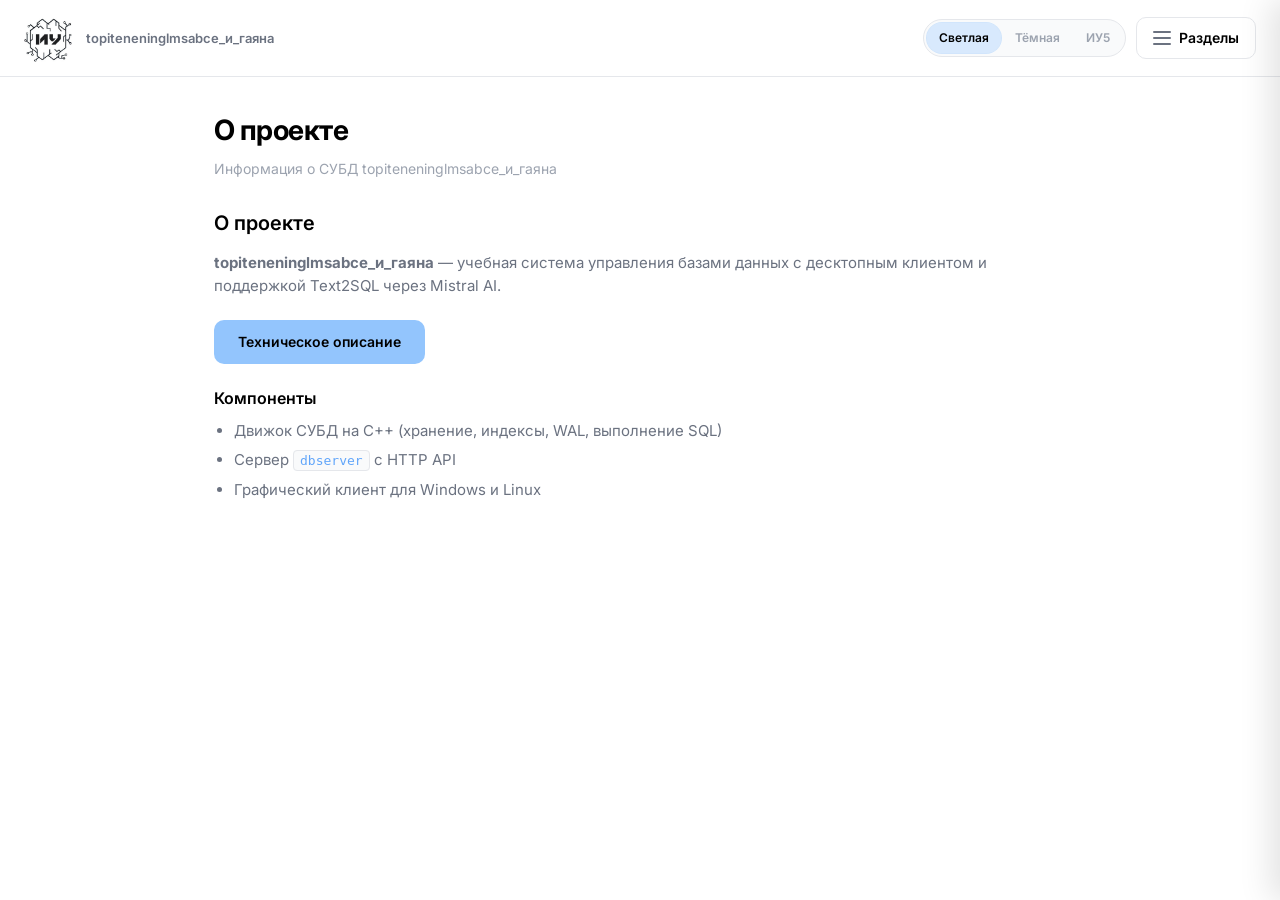
==== website/index.html @ e73c5c8b "Update index.html with releases" ====
<!DOCTYPE html>
<html lang="ru">
<head>
  <meta charset="UTF-8" />
  <meta name="viewport" content="width=device-width, initial-scale=1.0" />
  <meta name="description" content="topiteneninglmsabce_и_гаяна — СУБД. Скачивание клиента, документация, гайд Mistral API." />
  <title>topiteneninglmsabce_и_гаяна</title>
  <link rel="stylesheet" href="css/style.css" />
</head>
<body class="theme-light">
  <div class="app" id="app">
    <header class="top-bar">
      <div class="brand-compact">
        <img id="brand-logo" src="assets/brand_light.png" alt="Логотип проекта" width="48" height="48" />
        <p class="brand-title">topiteneninglmsabce_и_гаяна</p>
      </div>

      <div class="top-actions">
        <div class="theme-switcher" role="group" aria-label="Тема оформления">
          <button type="button" class="theme-btn active" data-theme="light">Светлая</button>
          <button type="button" class="theme-btn" data-theme="dark">Тёмная</button>
          <button type="button" class="theme-btn" data-theme="iu5">ИУ5</button>
        </div>
        <button
          type="button"
          class="menu-trigger"
          id="menu-trigger"
          aria-expanded="false"
          aria-controls="nav-drawer"
        >
          <span class="menu-icon" aria-hidden="true">
            <span></span><span></span><span></span>
          </span>
          <span class="menu-label">Разделы</span>
        </button>
      </div>
    </header>

    <div class="nav-backdrop" id="nav-backdrop" hidden aria-hidden="true"></div>

    <aside class="nav-drawer" id="nav-drawer" aria-label="Разделы сайта" aria-hidden="true">
      <div class="drawer-header">
        <h2>Разделы</h2>
        <button type="button" class="drawer-close" id="drawer-close" aria-label="Закрыть меню">×</button>
      </div>
      <nav class="drawer-nav" id="main-nav">
        <button type="button" class="drawer-nav-item active" data-tab="about" aria-current="page">
          <span class="nav-icon" aria-hidden="true">◆</span>
          О проекте
        </button>
        <button type="button" class="drawer-nav-item" data-tab="team">
          <span class="nav-icon" aria-hidden="true">◇</span>
          Команда
        </button>
        <button type="button" class="drawer-nav-item" data-tab="install">
          <span class="nav-icon" aria-hidden="true">↓</span>
          Установка
        </button>
        <button type="button" class="drawer-nav-item" data-tab="mistral">
          <span class="nav-icon" aria-hidden="true">⚿</span>
          Mistral API
        </button>
        <button type="button" class="drawer-nav-item" data-tab="gol">
          <span class="nav-icon" aria-hidden="true">⚽</span>
          ГОООООЛ
        </button>
      </nav>
    </aside>

    <main class="page-main">
      <header class="page-header">
        <h1 id="section-title">О проекте</h1>
        <p id="section-subtitle">Информация о СУБД topiteneninglmsabce_и_гаяна</p>
      </header>

      <div class="tab-viewport" id="tab-viewport">
        <!-- О проекте -->
        <section id="tab-about" class="tab-panel active prose" aria-labelledby="section-title">
          <h2>О проекте</h2>
          <p>
            <strong>topiteneninglmsabce_и_гаяна</strong> — учебная система управления базами данных
            с десктопным клиентом и поддержкой Text2SQL через Mistral AI.
          </p>
          <div style="margin: 1.5rem 0;">
            <a href="documentation.html" target="_blank" class="btn-download" style="display: inline-block; text-decoration: none;">Техническое описание</a>
          </div>
          <h3>Компоненты</h3>
          <ul>
            <li>Движок СУБД на C++ (хранение, индексы, WAL, выполнение SQL)</li>
            <li>Сервер <code>dbserver</code> с HTTP API</li>
            <li>Графический клиент для Windows и Linux</li>
          </ul>
        </section>

        <!-- Команда -->
        <section id="tab-team" class="tab-panel prose" hidden>
          <h2>Команда разработки</h2>
          <p>Над проектом <strong>topiteneninglmsabce_и_гаяна</strong> работают:</p>
          <div class="team-grid">
            <article class="team-card">
              <img class="team-avatar" src="assets/team/mironov.png" alt="Миронов Никита" width="80" height="80" loading="lazy" />
              <div class="team-info">
                <p class="name">Миронов Никита</p>
                <p class="role">Teamlead</p>
              </div>
            </article>
            <article class="team-card">
              <img class="team-avatar" src="assets/team/fedyaev.png" alt="Коротенко Андрей" width="80" height="80" loading="lazy" />
              <div class="team-info">
                <p class="name">Коротенко Андрей</p>
                <p class="role">Backend-разработчик</p>
              </div>
            </article>
            <article class="team-card">
              <img class="team-avatar" src="assets/team/nemtsov.jpg" alt="Немцов Иван" width="80" height="80" loading="lazy" />
              <div class="team-info">
                <p class="name">Немцов Иван</p>
                <p class="role">Web-разработчик</p>
              </div>
            </article>
            <article class="team-card">
              <img class="team-avatar" src="assets/team/korotenko.png" alt="Федяев Александр" width="80" height="80" loading="lazy" />
              <div class="team-info">
                <p class="name">Федяев Александр</p>
                <p class="role">Fullstack-разработчик</p>
              </div>
            </article>
            <article class="team-card">
              <img
                class="team-avatar team-avatar--large"
                src="assets/team/akhmetzyanova.png"
                alt="Ахметзянова Гаяна"
                width="112"
                height="112"
                loading="lazy"
              />
              <div class="team-info">
                <p class="name">Ахметзянова Гаяна</p>
                <p class="role">Технический писатель</p>
              </div>
            </article>
          </div>

          <div class="team-supervisor">
            <h3>Научный руководитель</h3>
            <article class="team-card team-card--supervisor">
              <img class="team-avatar" src="assets/team/kolosov.png" alt="Колосов Максим Игоревич" width="80" height="80" loading="lazy" />
              <div class="team-info">
                <p class="name">Колосов Максим Игоревич</p>
                <p class="role">Научный руководитель</p>
              </div>
            </article>
          </div>
        </section>

        <!-- Установка -->
        <section id="tab-install" class="tab-panel prose" hidden>
          <h2>Установка клиента</h2>
          <p>Скачайте сборку клиента для вашей операционной системы. После публикации релизов файлы появятся в папке <code>releases/</code> или по ссылкам GitHub Releases.</p>

          <div class="download-section">
            <article class="download-card">
              <h3>Клиент для Windows</h3>
              <p class="hint">Сборка для Windows (64-bit), файл <code>.exe</code></p>
              <a
                id="download-windows"
                class="btn-download disabled"
                href="https://github.com/mironovnp/db_topiteleninglmsabcerybalkaigayana/releases/download/v1.0.0/DB_TopIT_Installer.exe"
                download="topiteneninglmsabce-windows.exe"
                aria-disabled="true"
              >
                Скачать
              </a>
            </article>

            <article class="download-card">
              <h3>Клиент для Linux</h3>
              <p class="hint">Сборка для Linux (x64)</p>
              <a
                id="download-linux"
                class="btn-download disabled"
                href="https://github.com/mironovnp/db_topiteleninglmsabcerybalkaigayana/releases/download/v1.0.0/DB_TopIT_Linux.tar.gz"
                download="topiteneninglmsabce-linux"
                aria-disabled="true"
              >
                Скачать
              </a>
            </article>
          </div>

          <h3>Инструкция (после появления релизов)</h3>
          <p><strong>Windows:</strong> скачайте <code>.exe</code> и запустите установщик или исполняемый файл.</p>
          <p><strong>Linux:</strong> скачайте бинарник, выдайте права на выполнение и запустите:</p>
          <pre class="placeholder-box" style="font-family: ui-monospace, monospace; font-size: 13px;"><code>chmod +x topiteneninglmsabce-linux
./topiteneninglmsabce-linux</code></pre>
          <p>Для Text2SQL настройте API-ключ Mistral — см. вкладку <strong>Mistral API</strong>.</p>
        </section>

        <!-- Mistral API -->
        <section id="tab-mistral" class="tab-panel prose" hidden>
          <h2>Регистрация в Mistral и получение API-ключа</h2>
          <p>
            Для функции Text2SQL (перевод запросов с русского в SQL) каждому пользователю нужен
            <strong>личный</strong> API-ключ Mistral. Ниже — пошаговая инструкция.
          </p>

          <div class="alert alert-warn">
            <strong>Важно:</strong> не публикуйте ключ в Git, на скриншотах и в общих чатах.
            Используйте свой ключ; общий ключ могут украсть или исчерпать лимиты.
          </div>

          <article class="guide-step">
            <div class="step-header">
              <span class="step-num">1</span>
              <h3>Откройте сайт Mistral AI</h3>
            </div>
            <p>Перейдите на официальный сайт:</p>
            <div class="guide-links">
              <a href="https://mistral.ai/" target="_blank" rel="noopener noreferrer">mistral.ai ↗</a>
            </div>
          </article>

          <article class="guide-step">
            <div class="step-header">
              <span class="step-num">2</span>
              <h3>Откройте консоль разработчика</h3>
            </div>
            <p>La Plateforme — личный кабинет для API:</p>
            <div class="guide-links">
              <a href="https://console.mistral.ai/" target="_blank" rel="noopener noreferrer">console.mistral.ai ↗</a>
            </div>
          </article>

          <article class="guide-step">
            <div class="step-header">
              <span class="step-num">3</span>
              <h3>Откройте раздел API keys</h3>
            </div>
            <p>В боковом меню найдите пункт <strong>API keys</strong> (или <strong>Workspace → API keys</strong>).</p>
          </article>

          <article class="guide-step">
            <div class="step-header">
              <span class="step-num">4</span>
              <h3>Создайте новый ключ</h3>
            </div>
            <p>Нажмите <strong>Create new key</strong> / <strong>Add API key</strong>, задайте имя (например <code>topiteneninglmsabce</code>).</p>
          </article>

          <article class="guide-step">
            <div class="step-header">
              <span class="step-num">5</span>
              <h3>Скопируйте ключ</h3>
            </div>
            <p>Ключ показывают один раз — сразу сохраните его в надёжное место. На скриншотах для сайта используйте замазанный ключ.</p>
          </article>

          <article class="guide-step">
            <div class="step-header">
              <span class="step-num">6</span>
              <h3>Укажите ключ в проекте</h3>
            </div>
            <p>В графическом клиенте: <strong>Настройки → Mistral</strong> — вставить и сохранить.</p>
          </article>
        </section>

        <section id="tab-gol" class="tab-panel tab-panel--goal" hidden>
          <div class="goal-stage">
            <video
              id="goal-video"
              class="goal-video"
              src="assets/goal.mp4"
              controls
              playsinline
              preload="metadata"
              aria-label="ГОООООЛ"
            >
              Ваш браузер не поддерживает воспроизведение видео.
            </video>
          </div>
        </section>
      </div>
    </main>
  </div>

  <script src="js/app.js"></script>
</body>
</html>
---- website/css/style.css ----
/* topiteneninglmsabce_и_гаяна — Light / Dark по дизайн-спецификации */

@import url('https://fonts.googleapis.com/css2?family=Inter:wght@400;500;600;700&display=swap');

*, *::before, *::after {
  box-sizing: border-box;
  margin: 0;
  padding: 0;
}

:root {
  font-family: 'Inter', system-ui, -apple-system, sans-serif;
  font-size: 15px;
  line-height: 1.55;
  -webkit-font-smoothing: antialiased;

  --ease-out: cubic-bezier(0.22, 1, 0.36, 1);
  --ease-soft: cubic-bezier(0.4, 0, 0.2, 1);
  --duration-fast: 0.2s;
  --duration-med: 0.35s;
  --duration-slow: 0.45s;
}

/* ── Светлая тема ── */
body.theme-light {
  --bg: #ffffff;
  --text: #000000;
  --icon-info: #e5e7eb;
  --icon-regular: #d1d5db;
  --text-caption: #9ca3af;
  --text-label: #6b7280;
  --accent: #93c5fd;
  --accent-hover: #60a5fa;
  --accent-soft: rgba(147, 197, 253, 0.28);
  --accent-fg: #000000;
  --panel: #f9fafb;
  --panel-elevated: #ffffff;
  --border: #e5e7eb;
  --border-strong: #d1d5db;
  --header-bg: #ffffff;
  --drawer-bg: #ffffff;
  --backdrop: rgba(0, 0, 0, 0.32);
  --shadow: rgba(0, 0, 0, 0.08);
  --shadow-drawer: -8px 0 32px rgba(0, 0, 0, 0.12);
  --success: #16a34a;
  --warn: #ca8a04;
  --error: #dc2626;
  --guide-placeholder: #f3f4f6;
  --nav-hover: rgba(147, 197, 253, 0.14);
  --nav-active: rgba(147, 197, 253, 0.32);
}

/* ── Тёмная тема (как CaseChampGui/Themes/DarkTheme.axaml) ── */
body.theme-dark {
  --bg: #202124;
  --text: #ece7df;
  --icon-info: #33363c;
  --icon-regular: #3a3d44;
  --text-caption: #8b8278;
  --text-label: #b5aba0;
  --accent: #e2e6ed;
  --accent-hover: #f4f6fa;
  --accent-soft: rgba(226, 230, 237, 0.16);
  --accent-fg: #1b1c1f;
  --panel: #34373d;
  --panel-elevated: #2a2c30;
  --border: #3a3d44;
  --border-strong: #484c55;
  --header-bg: #202124;
  --drawer-bg: #2c2e33;
  --backdrop: rgba(0, 0, 0, 0.55);
  --shadow: rgba(0, 0, 0, 0.4);
  --shadow-drawer: -12px 0 40px rgba(0, 0, 0, 0.5);
  --success: #82b567;
  --warn: #e0bc6b;
  --error: #e07a7a;
  --guide-placeholder: #2a2c30;
  --nav-hover: rgba(226, 230, 237, 0.1);
  --nav-active: rgba(226, 230, 237, 0.22);
}

/* ── ИУ5 (как CaseChampGui/Themes/Iu5Theme.axaml) ── */
body.theme-iu5 {
  --bg: #050a10;
  --text: #f0f6fc;
  --icon-info: #21262d;
  --icon-regular: #30363d;
  --text-caption: #8b949e;
  --text-label: #6e7681;
  --accent: #00e5ff;
  --accent-hover: #5ff0ff;
  --accent-soft: rgba(0, 229, 255, 0.18);
  --accent-fg: #050a10;
  --panel: #161b22;
  --panel-elevated: #0d1117;
  --border: #30363d;
  --border-strong: #21262d;
  --header-bg: #050a10;
  --drawer-bg: #0d1117;
  --backdrop: rgba(0, 0, 0, 0.6);
  --shadow: rgba(0, 0, 0, 0.45);
  --shadow-drawer: -12px 0 40px rgba(0, 0, 0, 0.5);
  --success: #3fb950;
  --warn: #d29922;
  --error: #ff7b72;
  --guide-placeholder: #0a1018;
  --nav-hover: rgba(0, 229, 255, 0.08);
  --nav-active: rgba(0, 229, 255, 0.22);
}

body {
  background: var(--bg);
  color: var(--text);
  min-height: 100vh;
  transition:
    background-color var(--duration-med) var(--ease-soft),
    color var(--duration-med) var(--ease-soft);
}

body.drawer-open {
  overflow: hidden;
}

a {
  color: var(--accent-hover);
  text-decoration: none;
  transition: color var(--duration-fast) var(--ease-soft);
}
a:hover {
  color: var(--accent);
}

/* ── Layout ── */
.app {
  display: flex;
  flex-direction: column;
  min-height: 100vh;
}

.top-bar {
  position: sticky;
  top: 0;
  z-index: 100;
  display: flex;
  align-items: center;
  justify-content: space-between;
  gap: 16px;
  padding: 14px 24px;
  background: var(--header-bg);
  border-bottom: 1px solid var(--border);
  transition:
    background-color var(--duration-med) var(--ease-soft),
    border-color var(--duration-med) var(--ease-soft);
}

.brand-compact {
  display: flex;
  align-items: center;
  gap: 14px;
  min-width: 0;
}

.brand-compact img {
  width: 48px;
  height: 48px;
  object-fit: contain;
  flex-shrink: 0;
  /* Фон под прозрачными краями логотипа = фон шапки/страницы (важно для «мозга»). */
  background: var(--header-bg);
  border-radius: 8px;
  transition:
    opacity var(--duration-med) var(--ease-soft),
    background-color var(--duration-med) var(--ease-soft);
}

.brand-compact .brand-title {
  font-size: 13px;
  font-weight: 600;
  color: var(--text-label);
  line-height: 1.3;
  word-break: break-word;
}

.top-actions {
  display: flex;
  align-items: center;
  gap: 10px;
  flex-shrink: 0;
}

.theme-switcher {
  display: flex;
  gap: 2px;
  padding: 3px;
  border-radius: 999px;
  background: var(--panel);
  border: 1px solid var(--border);
}

.theme-btn {
  border: none;
  background: transparent;
  color: var(--text-caption);
  font: inherit;
  font-size: 12px;
  font-weight: 600;
  padding: 6px 12px;
  border-radius: 999px;
  cursor: pointer;
  transition:
    background-color var(--duration-fast) var(--ease-soft),
    color var(--duration-fast) var(--ease-soft),
    box-shadow var(--duration-fast) var(--ease-soft);
}

.theme-btn:hover {
  color: var(--text);
  background: var(--nav-hover);
}

.theme-btn.active {
  background: var(--nav-active);
  color: var(--text);
  box-shadow: 0 0 0 1px color-mix(in srgb, var(--accent) 40%, transparent);
}

.menu-trigger {
  display: inline-flex;
  align-items: center;
  gap: 8px;
  padding: 9px 16px;
  border: 1px solid var(--border);
  border-radius: 10px;
  background: var(--panel-elevated);
  color: var(--text);
  font: inherit;
  font-size: 14px;
  font-weight: 600;
  cursor: pointer;
  transition:
    background-color var(--duration-fast) var(--ease-soft),
    border-color var(--duration-fast) var(--ease-soft),
    box-shadow var(--duration-fast) var(--ease-soft),
    transform var(--duration-fast) var(--ease-soft);
}

.menu-trigger:hover {
  border-color: var(--accent);
  background: var(--nav-hover);
}

.menu-trigger[aria-expanded="true"] {
  background: var(--nav-active);
  border-color: color-mix(in srgb, var(--accent) 50%, var(--border));
  box-shadow: 0 0 0 3px var(--accent-soft);
}

.menu-trigger .menu-icon {
  display: flex;
  flex-direction: column;
  gap: 4px;
  width: 18px;
}

.menu-trigger .menu-icon span {
  display: block;
  height: 2px;
  background: var(--text-label);
  border-radius: 1px;
  transition:
    transform var(--duration-med) var(--ease-out),
    opacity var(--duration-fast) var(--ease-soft),
    background-color var(--duration-med) var(--ease-soft);
}

.menu-trigger[aria-expanded="true"] .menu-icon span:nth-child(1) {
  transform: translateY(6px) rotate(45deg);
}
.menu-trigger[aria-expanded="true"] .menu-icon span:nth-child(2) {
  opacity: 0;
}
.menu-trigger[aria-expanded="true"] .menu-icon span:nth-child(3) {
  transform: translateY(-6px) rotate(-45deg);
}

/* ── Drawer overlay ── */
.nav-backdrop {
  position: fixed;
  inset: 0;
  z-index: 200;
  background: var(--backdrop);
  opacity: 0;
  visibility: hidden;
  transition:
    opacity var(--duration-med) var(--ease-soft),
    visibility var(--duration-med) var(--ease-soft);
  backdrop-filter: blur(2px);
}

.nav-backdrop.is-visible {
  opacity: 1;
  visibility: visible;
}

.nav-drawer {
  position: fixed;
  top: 0;
  right: 0;
  z-index: 210;
  width: min(320px, 88vw);
  height: 100%;
  background: var(--drawer-bg);
  border-left: 1px solid var(--border);
  box-shadow: var(--shadow-drawer);
  display: flex;
  flex-direction: column;
  transform: translateX(100%);
  transition: transform var(--duration-slow) var(--ease-out);
}

.nav-drawer.is-open {
  transform: translateX(0);
}

.drawer-header {
  display: flex;
  align-items: center;
  justify-content: space-between;
  padding: 20px 20px 12px;
  border-bottom: 1px solid var(--border);
}

.drawer-header h2 {
  font-size: 11px;
  font-weight: 700;
  letter-spacing: 1.3px;
  text-transform: uppercase;
  color: var(--text-caption);
}

.drawer-close {
  width: 36px;
  height: 36px;
  border: none;
  border-radius: 8px;
  background: transparent;
  color: var(--text-label);
  font-size: 22px;
  line-height: 1;
  cursor: pointer;
  transition:
    background-color var(--duration-fast) var(--ease-soft),
    color var(--duration-fast) var(--ease-soft);
}

.drawer-close:hover {
  background: var(--nav-hover);
  color: var(--text);
}

.drawer-nav {
  flex: 1;
  padding: 12px;
  display: flex;
  flex-direction: column;
  gap: 4px;
  overflow-y: auto;
}

.drawer-nav-item {
  display: flex;
  align-items: center;
  gap: 12px;
  width: 100%;
  padding: 14px 16px;
  border: none;
  border-radius: 10px;
  background: transparent;
  color: var(--text);
  font: inherit;
  font-size: 15px;
  font-weight: 500;
  text-align: left;
  cursor: pointer;
  transition:
    background-color var(--duration-med) var(--ease-soft),
    box-shadow var(--duration-med) var(--ease-soft),
    color var(--duration-fast) var(--ease-soft);
}

.drawer-nav-item .nav-icon {
  width: 22px;
  text-align: center;
  font-size: 14px;
  color: var(--icon-regular);
  transition: color var(--duration-fast) var(--ease-soft);
}

.drawer-nav-item:hover {
  background: var(--nav-hover);
}

.drawer-nav-item:hover .nav-icon {
  color: var(--text-label);
}

.drawer-nav-item.active {
  background: var(--nav-active);
  box-shadow: inset 0 0 0 1px color-mix(in srgb, var(--accent) 35%, transparent);
}

.drawer-nav-item.active .nav-icon {
  color: var(--accent-hover);
}

/* ── Main content ── */
.page-main {
  flex: 1;
  width: 100%;
  max-width: 900px;
  margin: 0 auto;
  padding: 32px 24px 56px;
}

.page-header {
  margin-bottom: 28px;
  animation: headerIn var(--duration-slow) var(--ease-out) both;
}

.page-header h1 {
  font-size: 28px;
  font-weight: 700;
  color: var(--text);
  letter-spacing: -0.02em;
  margin-bottom: 6px;
}

.page-header p {
  font-size: 14px;
  color: var(--text-caption);
}

.tab-viewport {
  display: grid;
  position: relative;
}

.tab-panel {
  grid-area: 1 / 1;
  opacity: 0;
  visibility: hidden;
  transform: translateY(18px);
  pointer-events: none;
  transition:
    opacity var(--duration-slow) var(--ease-out),
    transform var(--duration-slow) var(--ease-out),
    visibility var(--duration-slow);
}

.tab-panel.active {
  opacity: 1;
  visibility: visible;
  transform: translateY(0);
  pointer-events: auto;
  position: relative;
  z-index: 1;
}

.tab-panel.is-leaving {
  opacity: 0;
  transform: translateY(-10px);
}

@keyframes headerIn {
  from {
    opacity: 0;
    transform: translateY(-8px);
  }
  to {
    opacity: 1;
    transform: translateY(0);
  }
}

/* ── Prose & components ── */
.prose h2 {
  font-size: 20px;
  font-weight: 600;
  margin-bottom: 12px;
  color: var(--text);
}

.prose h3 {
  font-size: 16px;
  font-weight: 600;
  margin: 22px 0 8px;
  color: var(--text);
}

.prose p {
  color: var(--text-label);
  margin-bottom: 12px;
}

.prose ul, .prose ol {
  color: var(--text-label);
  margin: 0 0 16px 20px;
}

.prose li {
  margin-bottom: 6px;
}

.prose code {
  font-family: ui-monospace, 'Cascadia Code', monospace;
  font-size: 13px;
  background: var(--panel);
  border: 1px solid var(--border);
  padding: 2px 6px;
  border-radius: 4px;
  color: var(--accent-hover);
}

.placeholder-box {
  background: var(--panel);
  border: 1px dashed var(--border-strong);
  border-radius: 12px;
  padding: 24px;
  color: var(--text-caption);
  font-size: 14px;
}

.team-grid {
  display: grid;
  grid-template-columns: repeat(auto-fill, minmax(280px, 1fr));
  gap: 14px;
  margin-top: 16px;
}

.team-card {
  display: flex;
  align-items: center;
  gap: 16px;
  background: var(--panel);
  border: 1px solid var(--border);
  border-radius: 14px;
  padding: 16px 18px;
  transition:
    border-color var(--duration-fast) var(--ease-soft),
    box-shadow var(--duration-fast) var(--ease-soft),
    transform var(--duration-fast) var(--ease-soft);
}

.team-card:hover {
  border-color: var(--accent);
  box-shadow: 0 4px 20px var(--shadow);
  transform: translateY(-2px);
}

.team-avatar {
  width: 80px;
  height: 80px;
  border-radius: 50%;
  object-fit: cover;
  flex-shrink: 0;
  border: 2px solid var(--border);
  background: var(--icon-info);
  transition: border-color var(--duration-fast) var(--ease-soft);
}

.team-card:hover .team-avatar {
  border-color: var(--accent);
}

.team-info {
  min-width: 0;
}

.team-card .name {
  font-weight: 600;
  font-size: 15px;
  color: var(--text);
  line-height: 1.3;
}

.team-card .role {
  font-size: 12px;
  color: var(--text-caption);
  margin-top: 6px;
}

.team-avatar--large {
  width: 112px;
  height: 112px;
  object-fit: cover;
  object-position: center 22%;
}

.team-supervisor {
  margin-top: 36px;
  padding-top: 28px;
  border-top: 1px solid var(--border);
}

.team-supervisor h3 {
  font-size: 13px;
  font-weight: 700;
  letter-spacing: 0.08em;
  text-transform: uppercase;
  color: var(--text-caption);
  margin-bottom: 14px;
}

.team-card--supervisor {
  max-width: 420px;
}

.download-section {
  margin-top: 24px;
  display: flex;
  flex-direction: column;
  gap: 16px;
}

.download-card {
  background: var(--panel);
  border: 1px solid var(--border);
  border-radius: 14px;
  padding: 22px 24px;
  transition: border-color var(--duration-fast) var(--ease-soft);
}

.download-card h3 {
  margin: 0 0 4px;
  font-size: 16px;
  font-weight: 600;
  color: var(--text);
}

.download-card .hint {
  font-size: 13px;
  color: var(--text-caption);
  margin-bottom: 16px;
}

.btn-download {
  display: inline-flex;
  align-items: center;
  gap: 8px;
  padding: 11px 24px;
  border: none;
  border-radius: 10px;
  background: var(--accent);
  color: var(--accent-fg);
  font: inherit;
  font-size: 14px;
  font-weight: 600;
  cursor: pointer;
  text-decoration: none;
  transition:
    background-color var(--duration-fast) var(--ease-soft),
    transform var(--duration-fast) var(--ease-out),
    box-shadow var(--duration-fast) var(--ease-soft);
}

.btn-download:hover:not(.disabled) {
  background: var(--accent-hover);
  transform: translateY(-2px);
  box-shadow: 0 6px 20px var(--accent-soft);
  color: var(--accent-fg);
}

.btn-download.disabled {
  opacity: 0.5;
  cursor: not-allowed;
  pointer-events: none;
}

.badge-soon {
  display: inline-block;
  margin-left: 8px;
  font-size: 10px;
  font-weight: 700;
  text-transform: uppercase;
  letter-spacing: 0.06em;
  padding: 3px 8px;
  border-radius: 999px;
  background: var(--accent-soft);
  color: var(--text-label);
}

.alert {
  border-radius: 12px;
  padding: 14px 16px;
  margin: 16px 0;
  font-size: 14px;
  border: 1px solid;
}

.alert-warn {
  background: color-mix(in srgb, var(--warn) 12%, var(--panel));
  border-color: color-mix(in srgb, var(--warn) 35%, transparent);
  color: var(--text);
}

.alert-warn strong {
  color: var(--warn);
}

.alert-info {
  background: var(--accent-soft);
  border-color: color-mix(in srgb, var(--accent) 40%, transparent);
  color: var(--text-label);
}

.guide-step {
  margin-bottom: 36px;
  padding-bottom: 28px;
  border-bottom: 1px solid var(--border);
}

.guide-step:last-child {
  border-bottom: none;
}

.step-header {
  display: flex;
  align-items: baseline;
  gap: 12px;
  margin-bottom: 12px;
}

.step-num {
  flex-shrink: 0;
  width: 30px;
  height: 30px;
  border-radius: 50%;
  background: var(--accent);
  color: var(--accent-fg);
  font-size: 13px;
  font-weight: 700;
  display: flex;
  align-items: center;
  justify-content: center;
}

.step-header h3 {
  margin: 0;
  font-size: 16px;
}

.guide-screenshot {
  margin-top: 12px;
  border-radius: 12px;
  border: 1px solid var(--border);
  overflow: hidden;
  background: var(--guide-placeholder);
}

.guide-screenshot img {
  display: block;
  width: 100%;
  height: auto;
  max-height: 420px;
  object-fit: contain;
}

.guide-screenshot figcaption {
  padding: 10px 14px;
  font-size: 12px;
  color: var(--text-caption);
  background: var(--panel);
  border-top: 1px solid var(--border);
}

.guide-links {
  display: flex;
  flex-wrap: wrap;
  gap: 10px;
  margin: 12px 0;
}

.guide-links a {
  display: inline-flex;
  align-items: center;
  gap: 6px;
  padding: 9px 14px;
  background: var(--panel);
  border: 1px solid var(--border);
  border-radius: 10px;
  font-size: 13px;
  font-weight: 500;
  color: var(--accent-hover);
  transition:
    border-color var(--duration-fast) var(--ease-soft),
    background-color var(--duration-fast) var(--ease-soft);
}

.guide-links a:hover {
  border-color: var(--accent);
  background: var(--nav-hover);
}

@media (max-width: 640px) {
  .top-bar {
    padding: 12px 16px;
  }

  .brand-compact .brand-title {
    font-size: 11px;
    max-width: 140px;
  }

  .menu-trigger .menu-label {
    display: none;
  }

  .page-main {
    padding: 24px 16px 40px;
  }

  .page-header h1 {
    font-size: 22px;
  }
}

/* ── Вкладка ГОООООЛ: видео на весь экран ── */
body.is-goal-tab .page-header {
  display: none;
}

body.is-goal-tab .page-main {
  max-width: none;
  padding: 0;
  flex: 1;
  display: flex;
  flex-direction: column;
  min-height: calc(100vh - 57px);
}

body.is-goal-tab .tab-viewport {
  flex: 1;
  min-height: calc(100vh - 57px);
}

#tab-gol.tab-panel {
  padding: 0;
  margin: 0;
}

#tab-gol.tab-panel.active {
  display: flex;
  flex-direction: column;
}

.goal-stage {
  flex: 1;
  display: flex;
  align-items: center;
  justify-content: center;
  width: 100%;
  min-height: calc(100vh - 57px);
  background: #000;
}

.goal-stage video {
  width: 100%;
  height: calc(100vh - 57px);
  max-height: 100vh;
  object-fit: contain;
  display: block;
  background: #000;
}

@media (prefers-reduced-motion: reduce) {
  *, *::before, *::after {
    animation-duration: 0.01ms !important;
    transition-duration: 0.01ms !important;
  }
}
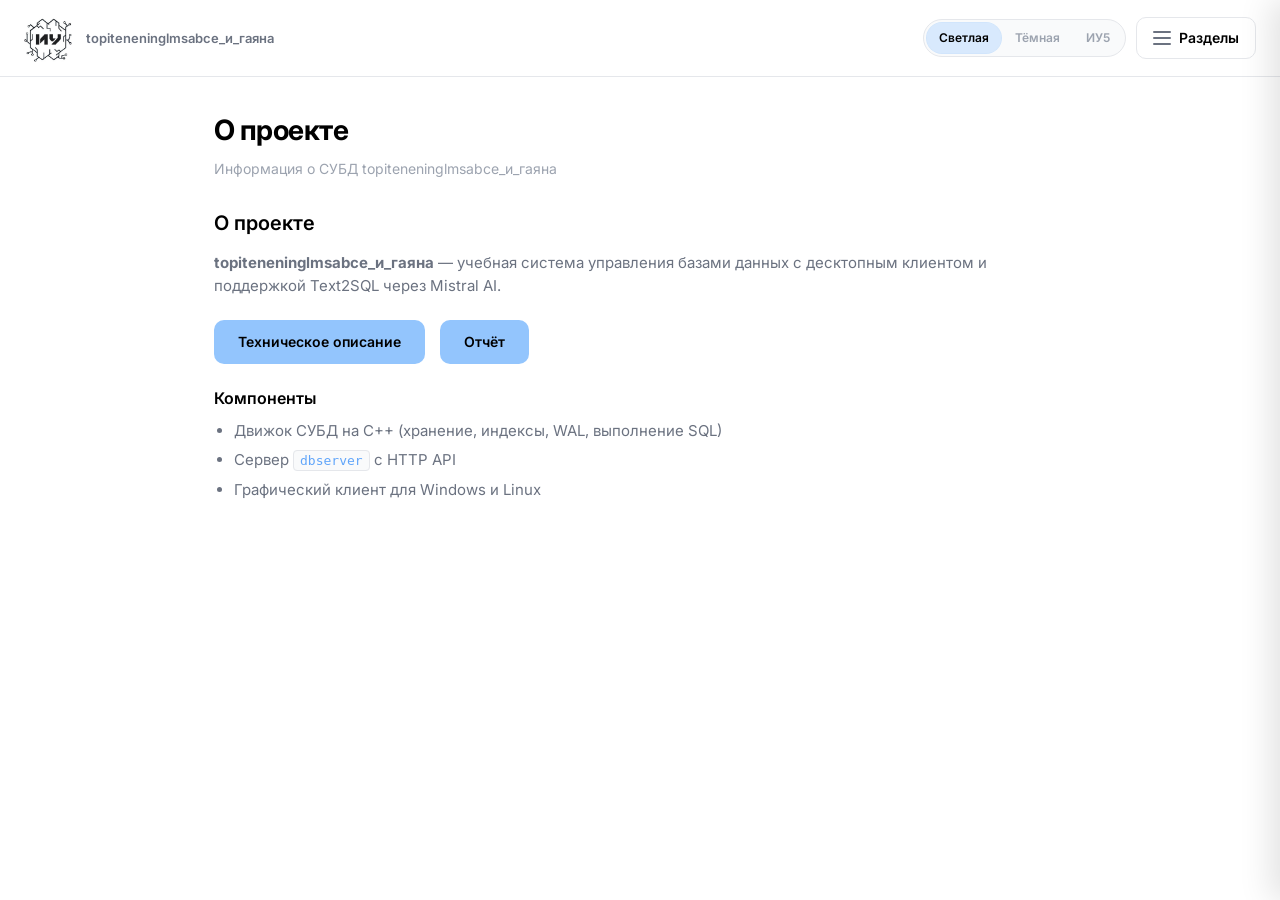
==== commit a55031db: "добавлен отчет" ====
--- a/website/index.html
+++ b/website/index.html
@@ -83,6 +83,7 @@
           </p>
           <div style="margin: 1.5rem 0;">
             <a href="documentation.html" target="_blank" class="btn-download" style="display: inline-block; text-decoration: none;">Техническое описание</a>
+            <a href="assets/report_subd.pdf" download="ОТЧЕТ СУБД.pdf" class="btn-download" style="display: inline-block; text-decoration: none; margin-left: 0.75rem;">Отчёт</a>
           </div>
           <h3>Компоненты</h3>
           <ul>
@@ -167,7 +168,6 @@
                 class="btn-download disabled"
                 href="https://github.com/mironovnp/db_topiteleninglmsabcerybalkaigayana/releases/download/v1.0.0/DB_TopIT_Installer.exe"
                 download="topiteneninglmsabce-windows.exe"
-                aria-disabled="true"
               >
                 Скачать
               </a>
@@ -181,18 +181,27 @@
                 class="btn-download disabled"
                 href="https://github.com/mironovnp/db_topiteleninglmsabcerybalkaigayana/releases/download/v1.0.0/DB_TopIT_Linux.tar.gz"
                 download="topiteneninglmsabce-linux"
-                aria-disabled="true"
               >
                 Скачать
               </a>
             </article>
           </div>
 
-          <h3>Инструкция (после появления релизов)</h3>
-          <p><strong>Windows:</strong> скачайте <code>.exe</code> и запустите установщик или исполняемый файл.</p>
-          <p><strong>Linux:</strong> скачайте бинарник, выдайте права на выполнение и запустите:</p>
-          <pre class="placeholder-box" style="font-family: ui-monospace, monospace; font-size: 13px;"><code>chmod +x topiteneninglmsabce-linux
-./topiteneninglmsabce-linux</code></pre>
+          <h3>Инструкция для пользователей Windows</h3>
+<p>1. Скачайте файл <code>DB_TopIT_Installer.exe</code>.</p>
+<p>2. Запустите установщик (при необходимости разрешите запуск в Windows SmartScreen) и следуйте инструкциям мастера.</p>
+<p>3. Откройте меню «Пуск».</p>
+<p>4. <strong>Важно:</strong> Если вы являетесь хостом, запустите <code>dbServerTopIT</code> (откроется фоновая консоль сервера).</p>
+<p>5. Запустите саму программу (<code>DB_TopIT</code> — ярлык на рабочем столе), чтобы подключиться к серверу через графический интерфейс.</p>
+
+<h3>Инструкция для пользователей Linux</h3>
+<p>1. Скачайте архив <code>DB_TopIT_Linux.tar.gz</code>.</p>
+<p>2. Распакуйте архив в терминале:</p>
+<pre><code>tar -xzf DB_TopIT_Linux.tar.gz
+cd DB_TopIT_Release</code></pre>
+<p>3. Запустите скрипт установки (может потребоваться пароль sudo для копирования в /opt):</p>
+<pre><code>./install.sh</code></pre>
+<p>4. После успешной установки вы сможете найти графический интерфейс прямо в меню приложений вашей системы. Серверную часть (<code>dbserver</code>) можно запустить из директории установки или настроить как системную службу.</p>
           <p>Для Text2SQL настройте API-ключ Mistral — см. вкладку <strong>Mistral API</strong>.</p>
         </section>
 
